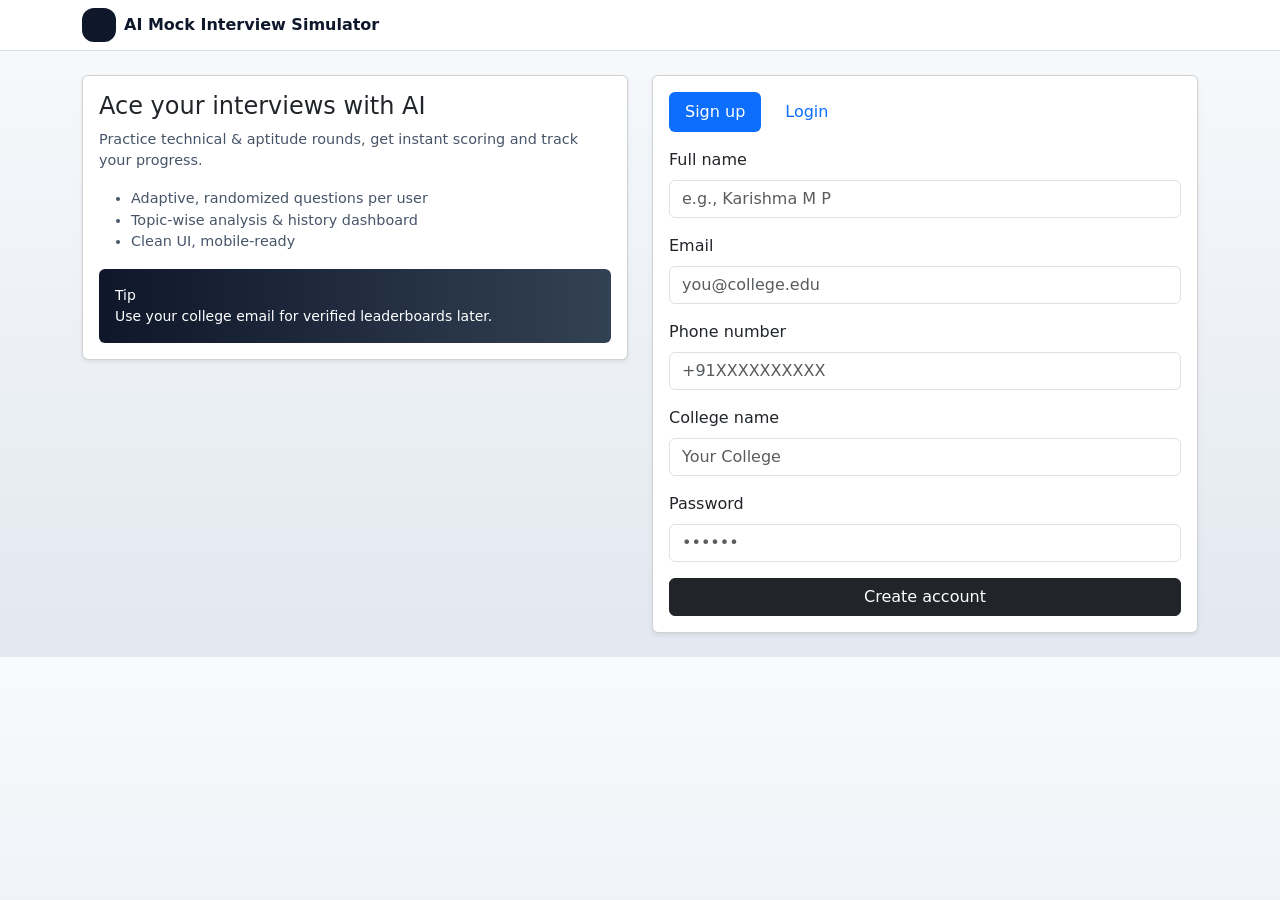
==== index.html @ 6e4477e3 "final ai mock" ====
<!doctype html>
<html lang="en">
  <head>
    <meta charset="utf-8" />
    <meta name="viewport" content="width=device-width, initial-scale=1" />
    <title>AI Mock Interview – Sign in</title>
    <link href="https://cdn.jsdelivr.net/npm/bootstrap@5.3.3/dist/css/bootstrap.min.css" rel="stylesheet" />
    <link rel="stylesheet" href="styles.css" />
  </head>
  <body>
    <nav class="navbar bg-white border-bottom sticky-top">
      <div class="container">
        <div class="d-flex align-items-center gap-2">
          <div class="brand-badge"></div>
          <strong>AI Mock Interview Simulator</strong>
        </div>
      </div>
    </nav>

    <main class="container py-4">
      <div class="row g-4">
        <!-- Hero -->
        <div class="col-12 col-lg-6 order-2 order-lg-1">
          <div class="card shadow-sm card-raise">
            <div class="card-body">
              <h1 class="h4">Ace your interviews with AI</h1>
              <p class="small-note">Practice technical & aptitude rounds, get instant scoring and track your progress.</p>
              <ul class="small-note">
                <li>Adaptive, randomized questions per user</li>
                <li>Topic-wise analysis & history dashboard</li>
                <li>Clean UI, mobile-ready</li>
              </ul>
              <div class="p-3 rounded" style="background:linear-gradient(90deg,#0f172a,#334155); color:white;">
                <div class="small">Tip</div>
                <div class="small">Use your college email for verified leaderboards later.</div>
              </div>
            </div>
          </div>
        </div>

        <!-- Auth -->
        <div class="col-12 col-lg-6 order-1 order-lg-2">
          <div class="card shadow-sm card-raise">
            <div class="card-body">
              <ul class="nav nav-pills mb-3" id="authTabs">
                <li class="nav-item"><button class="nav-link active" data-auth-tab="signup">Sign up</button></li>
                <li class="nav-item ms-2"><button class="nav-link" data-auth-tab="login">Login</button></li>
              </ul>

              <div id="authAlert" class="alert alert-danger d-none"></div>

              <form id="signupForm" class="vstack gap-3">
                <div>
                  <label class="form-label">Full name</label>
                  <input id="suName" class="form-control" placeholder="e.g., Karishma M P" />
                  <div class="form-text text-danger d-none" id="suNameWarn">Please enter your full name.</div>
                </div>
                <div>
                  <label class="form-label">Email</label>
                  <input id="suEmail" class="form-control" placeholder="you@college.edu" />
                  <div class="form-text text-danger d-none" id="suEmailWarn">Enter a valid email.</div>
                </div>
                <div>
                  <label class="form-label">Phone number</label>
                  <input id="suPhone" class="form-control" placeholder="+91XXXXXXXXXX" />
                  <div class="form-text text-danger d-none" id="suPhoneWarn">Enter 10–15 digits (optionally with +).</div>
                </div>
                <div>
                  <label class="form-label">College name</label>
                  <input id="suCollege" class="form-control" placeholder="Your College" />
                  <div class="form-text text-danger d-none" id="suCollegeWarn">Please enter your college name.</div>
                </div>
                <div>
                  <label class="form-label">Password</label>
                  <input id="suPassword" type="password" class="form-control" placeholder="••••••" />
                  <div class="form-text text-danger d-none" id="suPassWarn">Min 6 chars with a number.</div>
                </div>
                <button class="btn btn-dark w-100" type="submit">Create account</button>
              </form>

              <form id="loginForm" class="vstack gap-3 d-none mt-3">
                <div>
                  <label class="form-label">Email</label>
                  <input id="liEmail" class="form-control" placeholder="you@example.com" />
                </div>
                <div>
                  <label class="form-label">Password</label>
                  <input id="liPassword" type="password" class="form-control" placeholder="••••••" />
                </div>
                <button class="btn btn-dark w-100" type="submit">Login</button>
              </form>
            </div>
          </div>
        </div>
      </div>
    </main>

    <script src="https://cdn.jsdelivr.net/npm/bootstrap@5.3.3/dist/js/bootstrap.bundle.min.js"></script>
    <script src="app.js"></script>
    <script>window.pageInit && window.pageInit('index');</script>
  </body>
</html>
---- styles.css ----
/* Minimal custom styles (Bootstrap handles most look) */
body {
  background: linear-gradient(180deg, #f8fafc 0%, #e2e8f0 100%);
  color: #0f172a;
}
.navbar .brand-badge {
  width: 34px; height: 34px; border-radius: 12px; background:#0f172a;
}
.card-raise { transition: transform .15s ease, box-shadow .15s ease; }
.card-raise:hover { transform: translateY(-2px); box-shadow: 0 .5rem 1rem rgba(0,0,0,.08) !important; }
.small-note { font-size: .9rem; color: #475569; }
.timer-badge { font-variant-numeric: tabular-nums; }
.badge-progress { height: 8px; background: #e2e8f0; border-radius: 999px; overflow: hidden; }
.badge-progress > div { height: 100%; background: #0f172a; }
.table td, .table th { vertical-align: middle; }
#bhStart.listening { border-color:#198754; background:#198754; }
#bhStart.paused { background:transparent; color:#6c757d; border-color:#6c757d; }
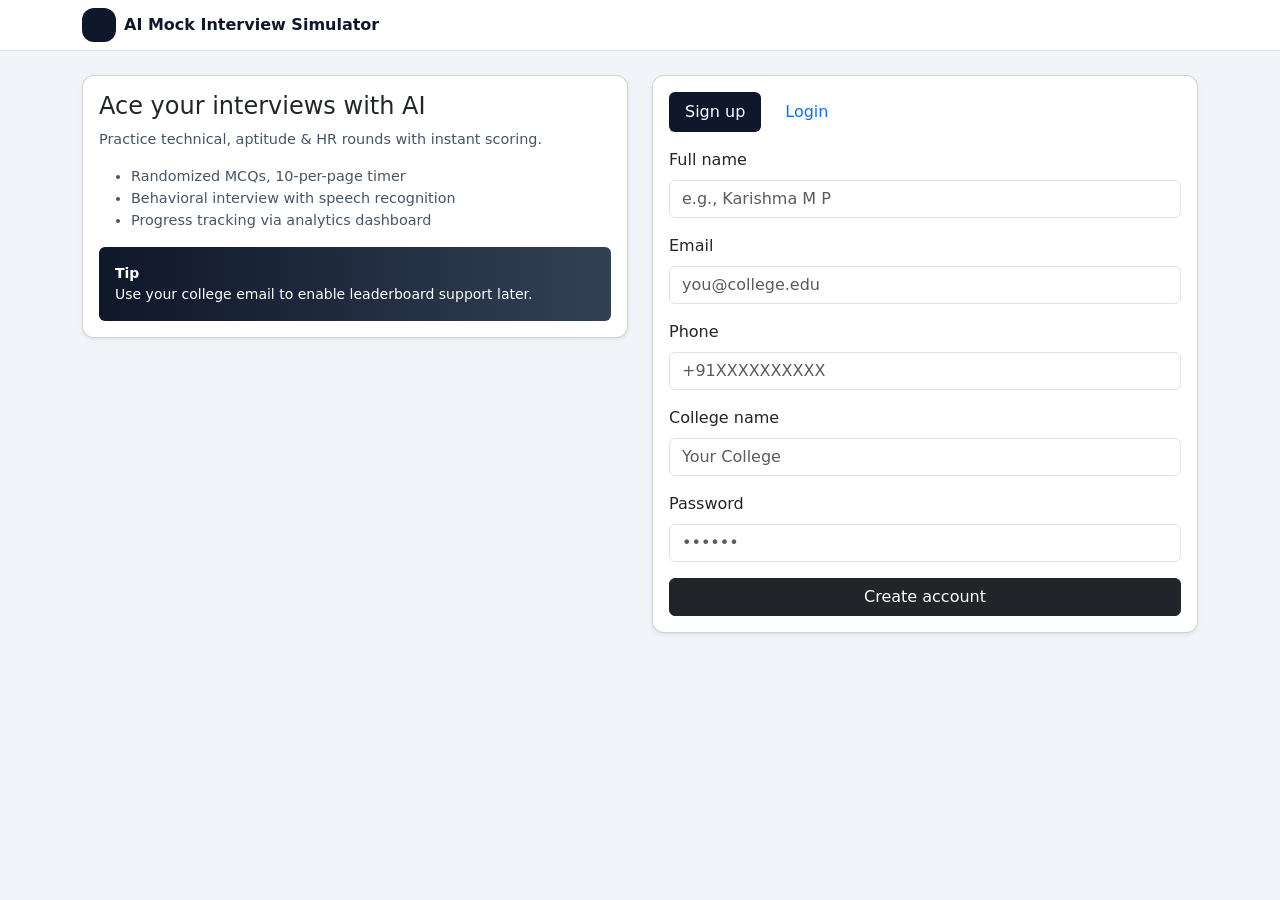
==== commit 7ac3f5d8: "Initial AI Mock Interview project" ====
--- a/index.html
+++ b/index.html
@@ -4,10 +4,39 @@
     <meta charset="utf-8" />
     <meta name="viewport" content="width=device-width, initial-scale=1" />
     <title>AI Mock Interview – Sign in</title>
+
     <link href="https://cdn.jsdelivr.net/npm/bootstrap@5.3.3/dist/css/bootstrap.min.css" rel="stylesheet" />
     <link rel="stylesheet" href="styles.css" />
+
+    <style>
+      body {
+        background:#f1f5f9;
+      }
+      .card-raise {
+        border-radius:12px;
+        transition:0.3s;
+      }
+      .card-raise:hover {
+        transform:translateY(-3px);
+      }
+      .brand-badge {
+        width:38px;
+        height:38px;
+        background:linear-gradient(135deg,#0f172a,#1e293b);
+        border-radius:50%;
+      }
+      .nav-pills .nav-link {
+        cursor:pointer;
+      }
+      .nav-pills .nav-link.active {
+        background:#0f172a !important;
+      }
+    </style>
   </head>
+  
+
   <body>
+    <!-- NAVBAR -->
     <nav class="navbar bg-white border-bottom sticky-top">
       <div class="container">
         <div class="d-flex align-items-center gap-2">
@@ -17,86 +46,119 @@
       </div>
     </nav>
 
+    <!-- MAIN -->
     <main class="container py-4">
       <div class="row g-4">
-        <!-- Hero -->
+
+        <!-- HERO -->
         <div class="col-12 col-lg-6 order-2 order-lg-1">
           <div class="card shadow-sm card-raise">
             <div class="card-body">
               <h1 class="h4">Ace your interviews with AI</h1>
-              <p class="small-note">Practice technical & aptitude rounds, get instant scoring and track your progress.</p>
+              <p class="small-note">Practice technical, aptitude & HR rounds with instant scoring.</p>
               <ul class="small-note">
-                <li>Adaptive, randomized questions per user</li>
-                <li>Topic-wise analysis & history dashboard</li>
-                <li>Clean UI, mobile-ready</li>
+                <li>Randomized MCQs, 10-per-page timer</li>
+                <li>Behavioral interview with speech recognition</li>
+                <li>Progress tracking via analytics dashboard</li>
               </ul>
-              <div class="p-3 rounded" style="background:linear-gradient(90deg,#0f172a,#334155); color:white;">
-                <div class="small">Tip</div>
-                <div class="small">Use your college email for verified leaderboards later.</div>
+
+              <div class="p-3 rounded mt-3" style="background:linear-gradient(90deg,#0f172a,#334155); color:white;">
+                <div class="small fw-bold">Tip</div>
+                <div class="small">Use your college email to enable leaderboard support later.</div>
               </div>
             </div>
           </div>
         </div>
 
-        <!-- Auth -->
+        <!-- AUTH -->
         <div class="col-12 col-lg-6 order-1 order-lg-2">
           <div class="card shadow-sm card-raise">
             <div class="card-body">
+
+              <!-- TABS -->
               <ul class="nav nav-pills mb-3" id="authTabs">
-                <li class="nav-item"><button class="nav-link active" data-auth-tab="signup">Sign up</button></li>
-                <li class="nav-item ms-2"><button class="nav-link" data-auth-tab="login">Login</button></li>
+                <li class="nav-item">
+                  <button class="nav-link active" data-auth-tab="signup">Sign up</button>
+                </li>
+                <li class="nav-item ms-2">
+                  <button class="nav-link" data-auth-tab="login">Login</button>
+                </li>
               </ul>
 
+              <!-- ALERT -->
               <div id="authAlert" class="alert alert-danger d-none"></div>
 
+              <!-- SIGNUP FORM -->
               <form id="signupForm" class="vstack gap-3">
                 <div>
                   <label class="form-label">Full name</label>
                   <input id="suName" class="form-control" placeholder="e.g., Karishma M P" />
-                  <div class="form-text text-danger d-none" id="suNameWarn">Please enter your full name.</div>
+                  <div id="suNameWarn" class="form-text text-danger d-none">Enter your full name.</div>
                 </div>
+
                 <div>
                   <label class="form-label">Email</label>
                   <input id="suEmail" class="form-control" placeholder="you@college.edu" />
-                  <div class="form-text text-danger d-none" id="suEmailWarn">Enter a valid email.</div>
+                  <div id="suEmailWarn" class="form-text text-danger d-none">Enter a valid email.</div>
                 </div>
+
                 <div>
-                  <label class="form-label">Phone number</label>
+                  <label class="form-label">Phone</label>
                   <input id="suPhone" class="form-control" placeholder="+91XXXXXXXXXX" />
-                  <div class="form-text text-danger d-none" id="suPhoneWarn">Enter 10–15 digits (optionally with +).</div>
+                  <div id="suPhoneWarn" class="form-text text-danger d-none">Phone must be 10–15 digits.</div>
                 </div>
+
                 <div>
                   <label class="form-label">College name</label>
                   <input id="suCollege" class="form-control" placeholder="Your College" />
-                  <div class="form-text text-danger d-none" id="suCollegeWarn">Please enter your college name.</div>
+                  <div id="suCollegeWarn" class="form-text text-danger d-none">Enter college name.</div>
                 </div>
+
                 <div>
                   <label class="form-label">Password</label>
                   <input id="suPassword" type="password" class="form-control" placeholder="••••••" />
-                  <div class="form-text text-danger d-none" id="suPassWarn">Min 6 chars with a number.</div>
+                  <div id="suPassWarn" class="form-text text-danger d-none">Min 6 chars + at least one number.</div>
                 </div>
-                <button class="btn btn-dark w-100" type="submit">Create account</button>
+
+                <button type="submit" class="btn btn-dark w-100">Create account</button>
               </form>
 
+              <!-- LOGIN FORM -->
               <form id="loginForm" class="vstack gap-3 d-none mt-3">
                 <div>
                   <label class="form-label">Email</label>
                   <input id="liEmail" class="form-control" placeholder="you@example.com" />
                 </div>
+
                 <div>
                   <label class="form-label">Password</label>
                   <input id="liPassword" type="password" class="form-control" placeholder="••••••" />
                 </div>
-                <button class="btn btn-dark w-100" type="submit">Login</button>
+
+                <button type="submit" class="btn btn-dark w-100">Login</button>
               </form>
+
             </div>
           </div>
         </div>
+
       </div>
     </main>
 
-    <script src="https://cdn.jsdelivr.net/npm/bootstrap@5.3.3/dist/js/bootstrap.bundle.min.js"></script>
-    <script src="app.js"></script>
-    <script>window.pageInit && window.pageInit('index');</script>
+    <!-- SCRIPTS -->
+   <!-- load app.js with defer so it runs after parsing, and initialize on DOMContentLoaded -->
+<script src="app.js" defer></script>
+<script>
+  document.addEventListener('DOMContentLoaded', () => {
+    if (window.pageInit) {
+      try { window.pageInit('index'); }
+      catch (e) { console.error('pageInit failed:', e); }
+    } else {
+      console.error('pageInit is not defined after loading app.js');
+    }
+  });
+</script>
+
+
   </body>
 </html>
